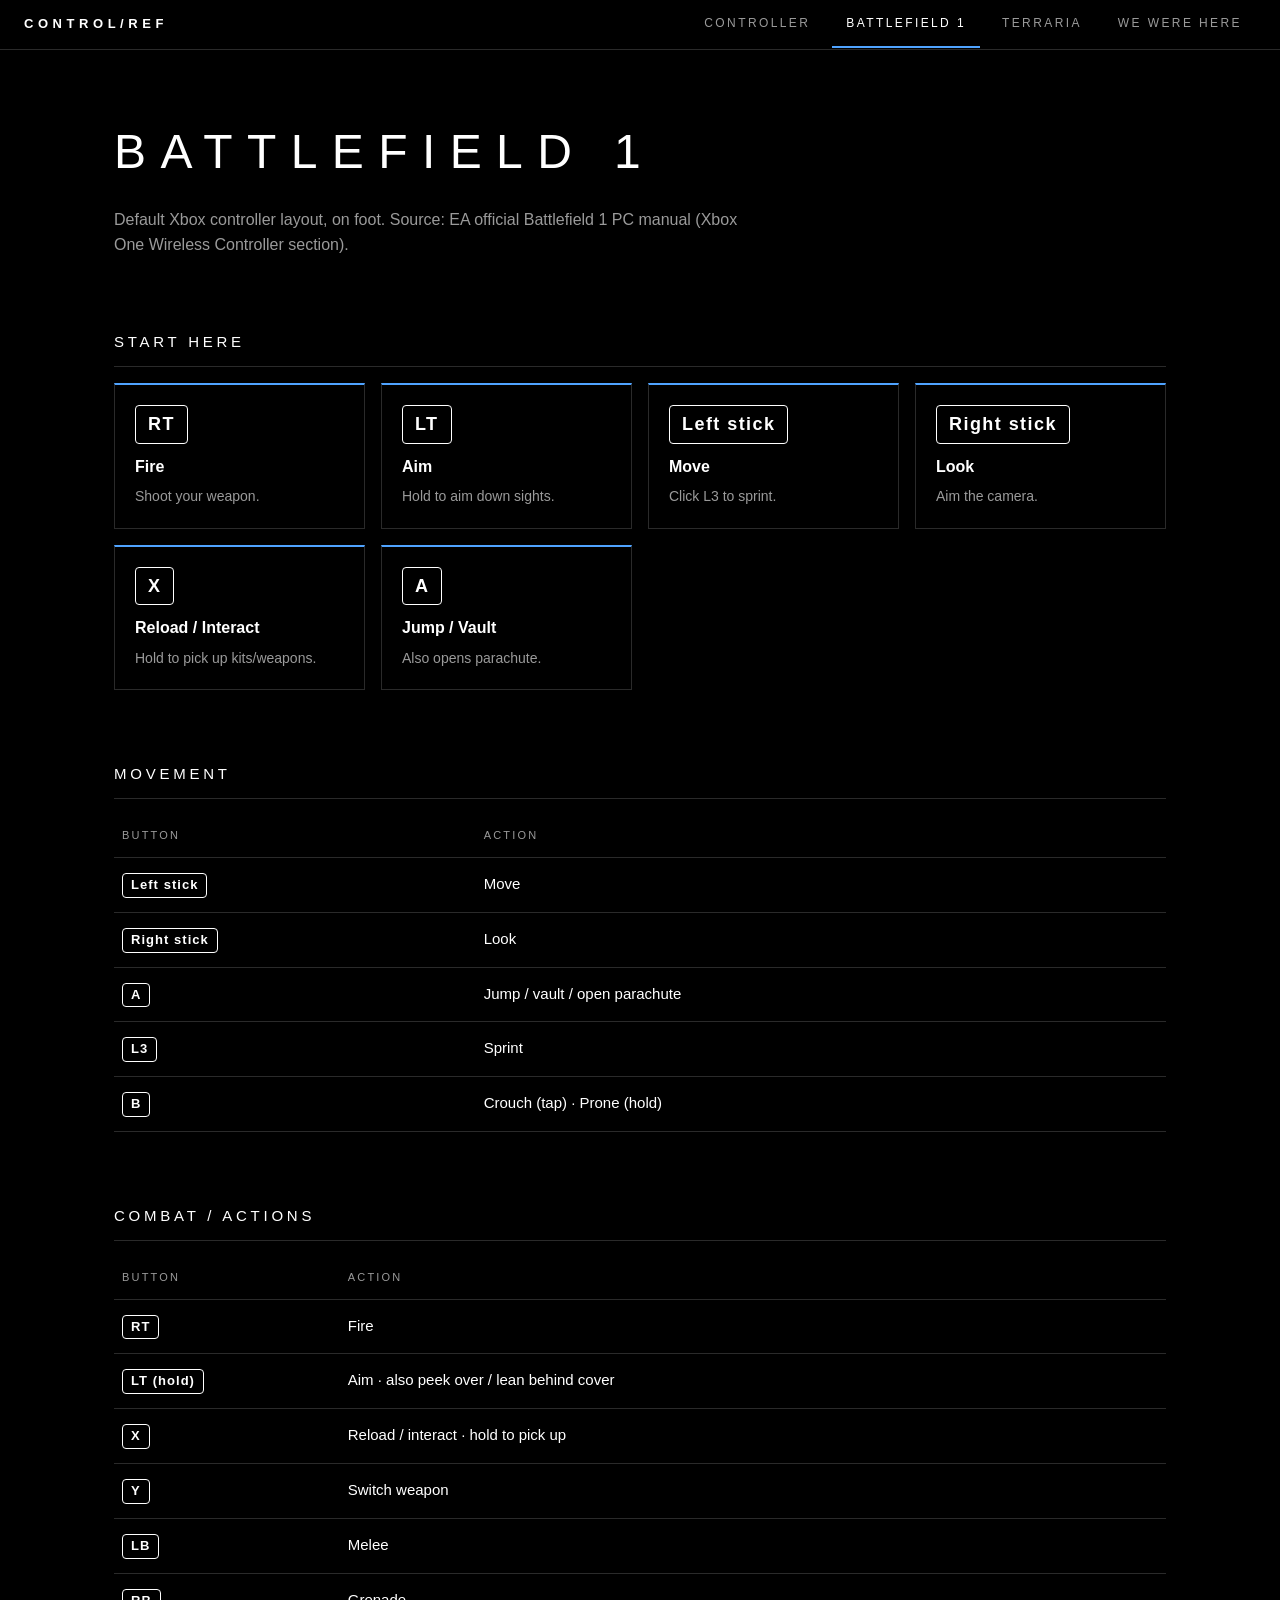
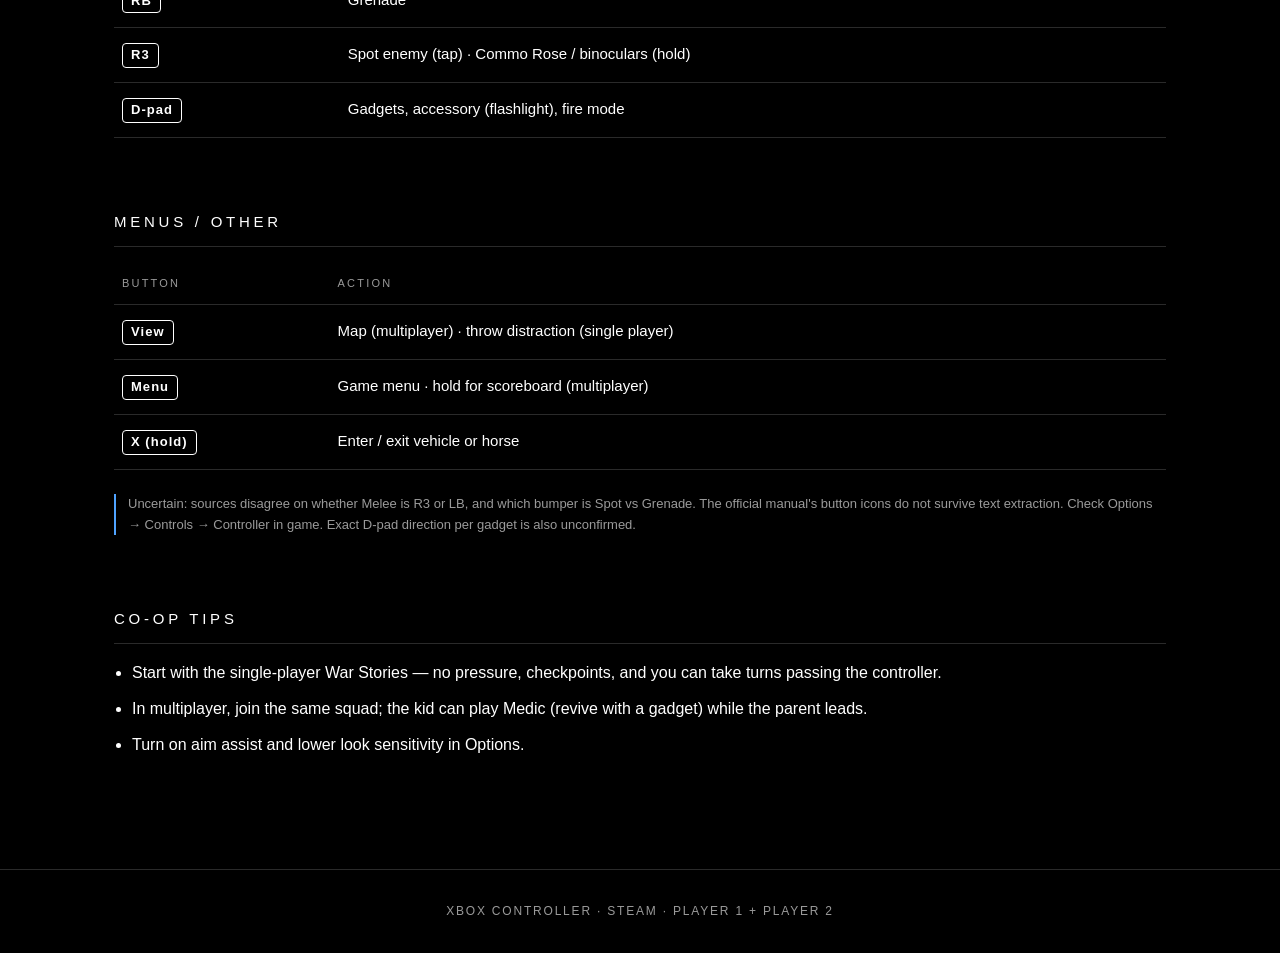
==== battlefield1.html @ 0b102cdb "Controller reference site" ====
<!doctype html><html lang=en><head><meta charset=utf-8><meta name=viewport content="width=device-width,initial-scale=1"><title>Battlefield 1 · Controller Reference</title><link rel=stylesheet href=style.css></head><body><nav><span class=brand>CONTROL/REF</span><a href="index.html">Controller</a><a href="battlefield1.html" class=on aria-current=page>Battlefield 1</a><a href="terraria.html">Terraria</a><a href="wewerehere.html">We Were Here</a></nav><main><h1>Battlefield 1</h1><p class=sub>Default Xbox controller layout, on foot. Source: EA official Battlefield 1 PC manual (Xbox One Wireless Controller section).</p>
<h2>Start here</h2><div class=start><div><span class=k>RT</span><br><b>Fire</b><p>Shoot your weapon.</p></div><div><span class=k>LT</span><br><b>Aim</b><p>Hold to aim down sights.</p></div><div><span class=k>Left stick</span><br><b>Move</b><p>Click L3 to sprint.</p></div><div><span class=k>Right stick</span><br><b>Look</b><p>Aim the camera.</p></div><div><span class=k>X</span><br><b>Reload / Interact</b><p>Hold to pick up kits/weapons.</p></div><div><span class=k>A</span><br><b>Jump / Vault</b><p>Also opens parachute.</p></div></div>
<h2>Movement</h2><table><tr><th>Button</th><th>Action</th></tr><tr><td><span class=k>Left stick</span></td><td>Move</td></tr><tr><td><span class=k>Right stick</span></td><td>Look</td></tr><tr><td><span class=k>A</span></td><td>Jump / vault / open parachute</td></tr><tr><td><span class=k>L3</span></td><td>Sprint</td></tr><tr><td><span class=k>B</span></td><td>Crouch (tap) · Prone (hold)</td></tr></table>
<h2>Combat / Actions</h2><table><tr><th>Button</th><th>Action</th></tr><tr><td><span class=k>RT</span></td><td>Fire</td></tr><tr><td><span class=k>LT (hold)</span></td><td>Aim · also peek over / lean behind cover</td></tr><tr><td><span class=k>X</span></td><td>Reload / interact · hold to pick up</td></tr><tr><td><span class=k>Y</span></td><td>Switch weapon</td></tr><tr><td><span class=k>LB</span></td><td>Melee</td></tr><tr><td><span class=k>RB</span></td><td>Grenade</td></tr><tr><td><span class=k>R3</span></td><td>Spot enemy (tap) · Commo Rose / binoculars (hold)</td></tr><tr><td><span class=k>D-pad</span></td><td>Gadgets, accessory (flashlight), fire mode</td></tr></table>
<h2>Menus / Other</h2><table><tr><th>Button</th><th>Action</th></tr><tr><td><span class=k>View</span></td><td>Map (multiplayer) · throw distraction (single player)</td></tr><tr><td><span class=k>Menu</span></td><td>Game menu · hold for scoreboard (multiplayer)</td></tr><tr><td><span class=k>X (hold)</span></td><td>Enter / exit vehicle or horse</td></tr></table>
<p class=note>Uncertain: sources disagree on whether Melee is R3 or LB, and which bumper is Spot vs Grenade. The official manual's button icons do not survive text extraction. Check Options → Controls → Controller in game. Exact D-pad direction per gadget is also unconfirmed.</p>
<h2>Co-op tips</h2><ul class=tips><li>Start with the single-player War Stories — no pressure, checkpoints, and you can take turns passing the controller.</li><li>In multiplayer, join the same squad; the kid can play Medic (revive with a gadget) while the parent leads.</li><li>Turn on aim assist and lower look sensitivity in Options.</li></ul></main><footer>Xbox controller · Steam · Player 1 + Player 2</footer></body></html>
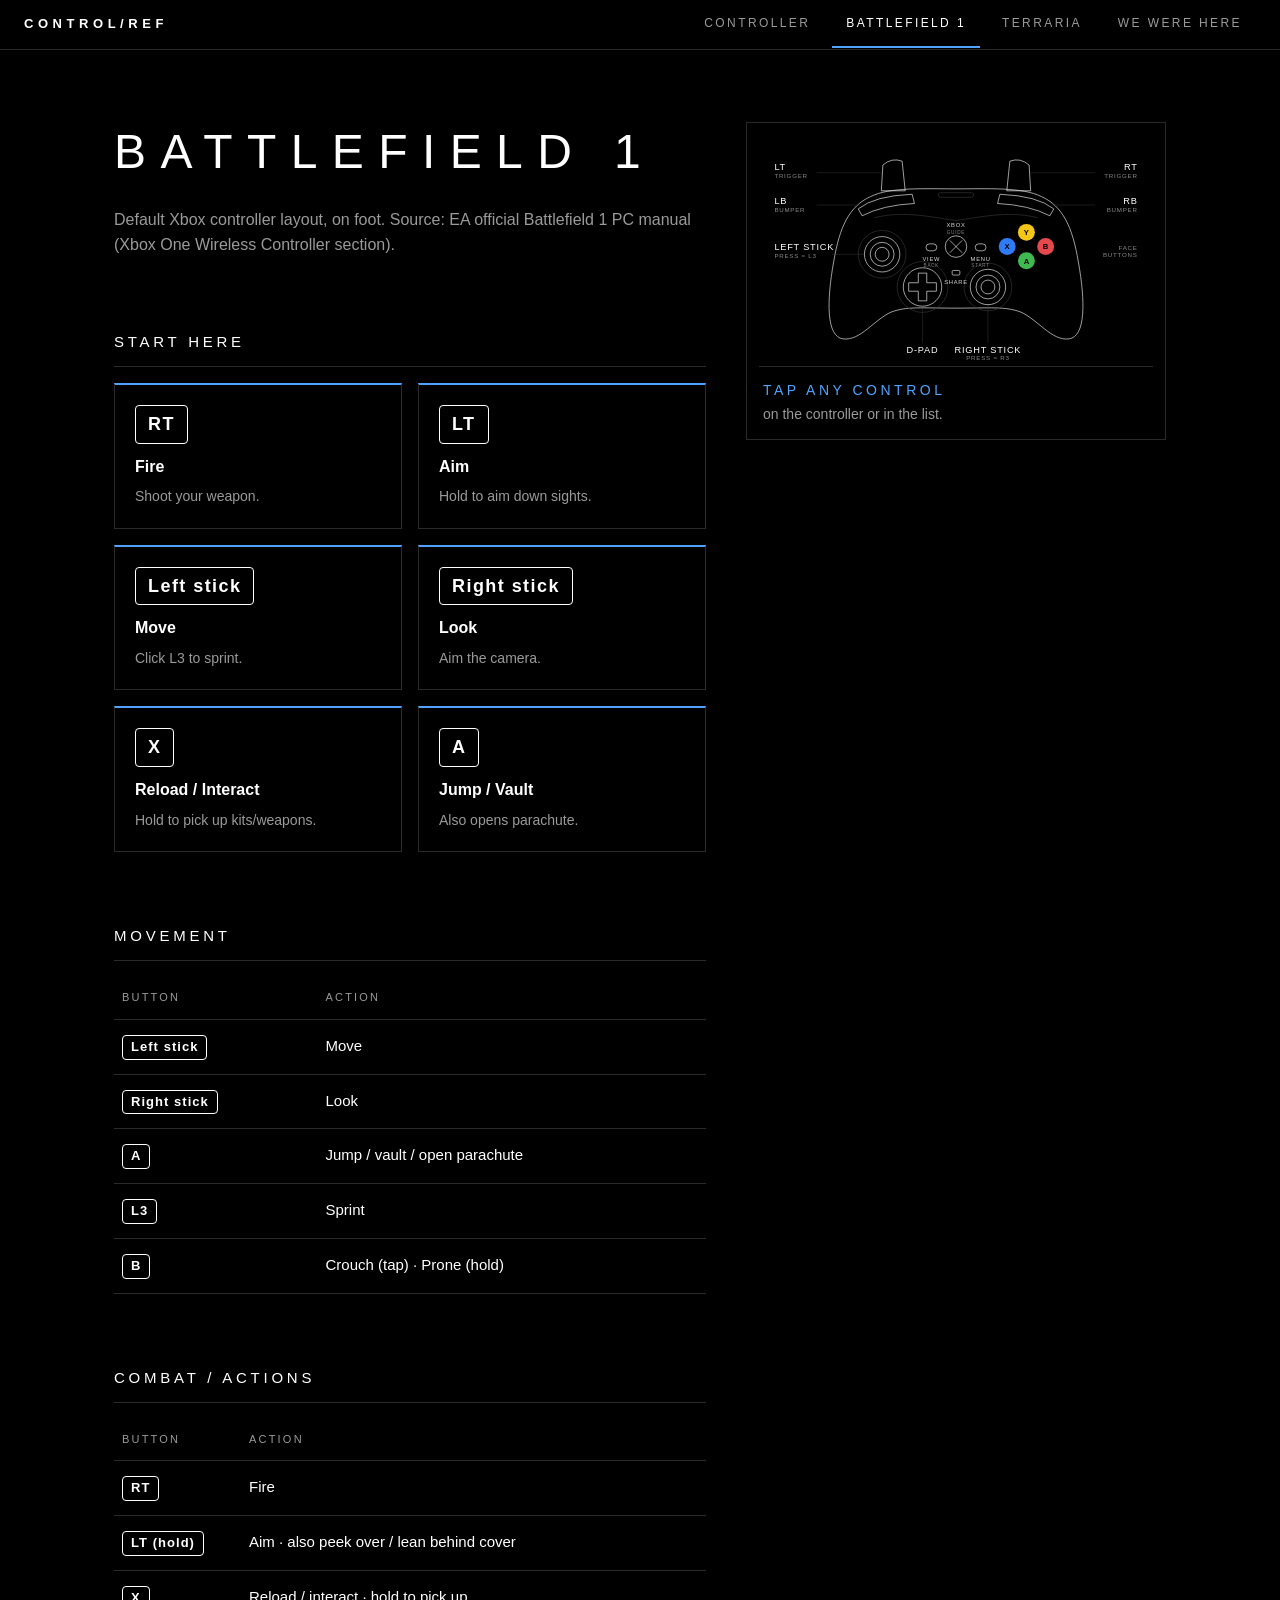
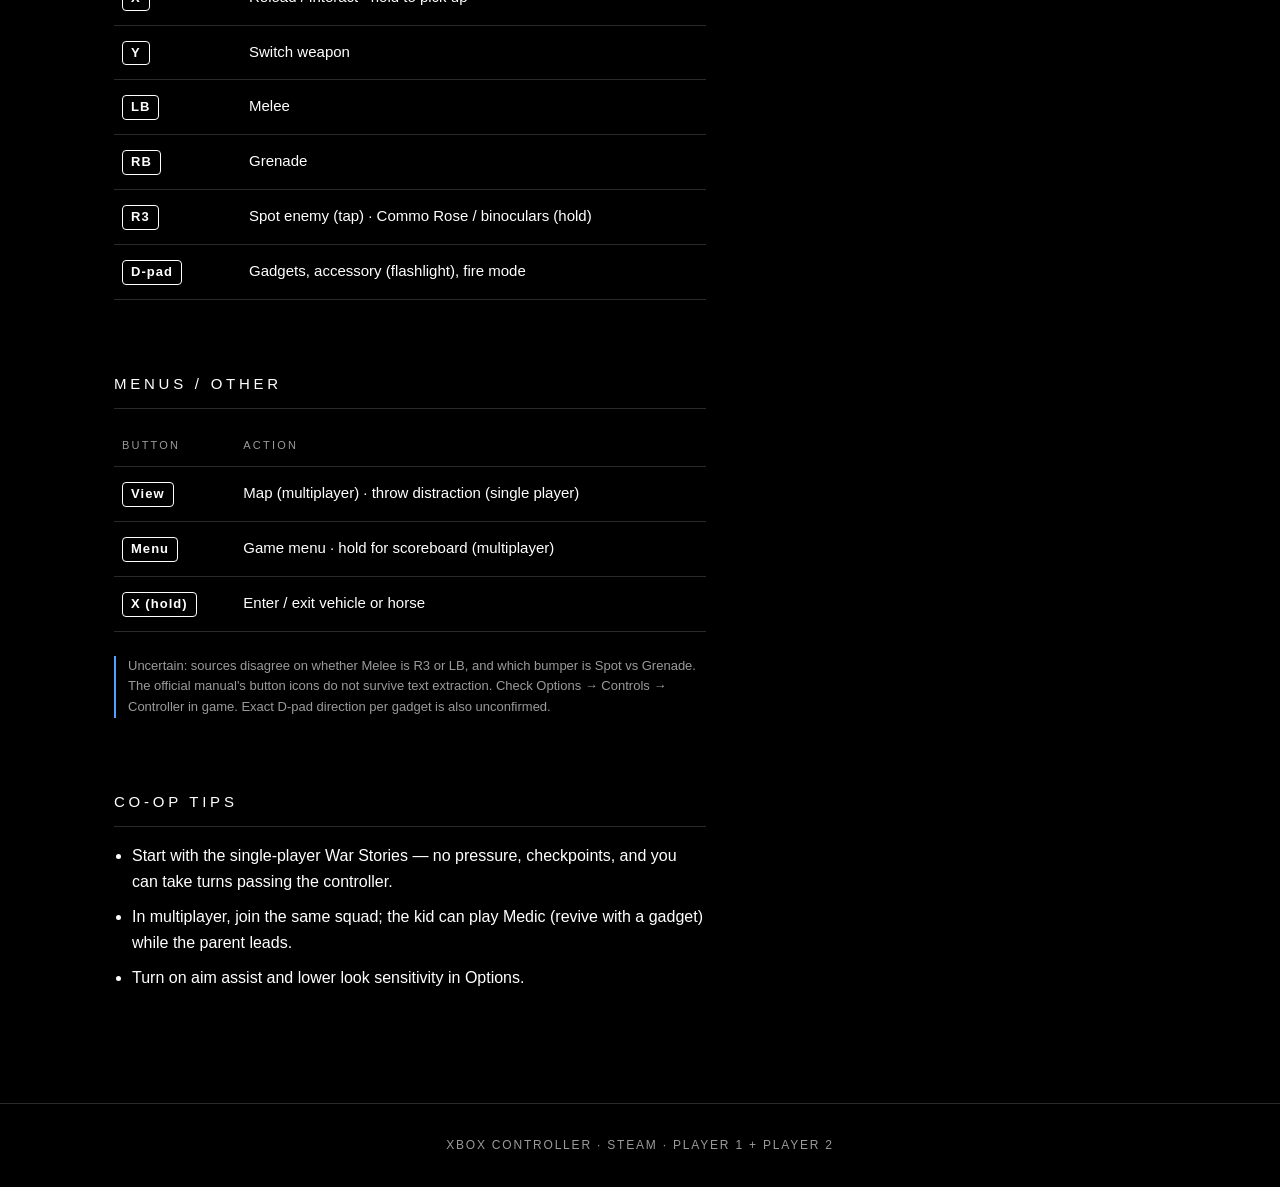
==== commit 63b808f4: "Interactive Xbox 360-style controller diagram: sticky pad, scrolling control list, click-to-highligh" ====
--- a/battlefield1.html
+++ b/battlefield1.html
@@ -1,7 +1,27 @@
-<!doctype html><html lang=en><head><meta charset=utf-8><meta name=viewport content="width=device-width,initial-scale=1"><title>Battlefield 1 · Controller Reference</title><link rel=stylesheet href=style.css></head><body><nav><span class=brand>CONTROL/REF</span><a href="index.html">Controller</a><a href="battlefield1.html" class=on aria-current=page>Battlefield 1</a><a href="terraria.html">Terraria</a><a href="wewerehere.html">We Were Here</a></nav><main><h1>Battlefield 1</h1><p class=sub>Default Xbox controller layout, on foot. Source: EA official Battlefield 1 PC manual (Xbox One Wireless Controller section).</p>
+<!doctype html><html lang=en><head><meta charset=utf-8><meta name=viewport content="width=device-width,initial-scale=1"><title>Battlefield 1 · Controller Reference</title><link rel=stylesheet href=style.css></head><body><nav><span class=brand>CONTROL/REF</span><a href="index.html">Controller</a><a href="battlefield1.html" class=on aria-current=page>Battlefield 1</a><a href="terraria.html">Terraria</a><a href="wewerehere.html">We Were Here</a></nav><main><div class="gpage"><div class="gcol"><h1>Battlefield 1</h1><p class=sub>Default Xbox controller layout, on foot. Source: EA official Battlefield 1 PC manual (Xbox One Wireless Controller section).</p>
 <h2>Start here</h2><div class=start><div><span class=k>RT</span><br><b>Fire</b><p>Shoot your weapon.</p></div><div><span class=k>LT</span><br><b>Aim</b><p>Hold to aim down sights.</p></div><div><span class=k>Left stick</span><br><b>Move</b><p>Click L3 to sprint.</p></div><div><span class=k>Right stick</span><br><b>Look</b><p>Aim the camera.</p></div><div><span class=k>X</span><br><b>Reload / Interact</b><p>Hold to pick up kits/weapons.</p></div><div><span class=k>A</span><br><b>Jump / Vault</b><p>Also opens parachute.</p></div></div>
 <h2>Movement</h2><table><tr><th>Button</th><th>Action</th></tr><tr><td><span class=k>Left stick</span></td><td>Move</td></tr><tr><td><span class=k>Right stick</span></td><td>Look</td></tr><tr><td><span class=k>A</span></td><td>Jump / vault / open parachute</td></tr><tr><td><span class=k>L3</span></td><td>Sprint</td></tr><tr><td><span class=k>B</span></td><td>Crouch (tap) · Prone (hold)</td></tr></table>
 <h2>Combat / Actions</h2><table><tr><th>Button</th><th>Action</th></tr><tr><td><span class=k>RT</span></td><td>Fire</td></tr><tr><td><span class=k>LT (hold)</span></td><td>Aim · also peek over / lean behind cover</td></tr><tr><td><span class=k>X</span></td><td>Reload / interact · hold to pick up</td></tr><tr><td><span class=k>Y</span></td><td>Switch weapon</td></tr><tr><td><span class=k>LB</span></td><td>Melee</td></tr><tr><td><span class=k>RB</span></td><td>Grenade</td></tr><tr><td><span class=k>R3</span></td><td>Spot enemy (tap) · Commo Rose / binoculars (hold)</td></tr><tr><td><span class=k>D-pad</span></td><td>Gadgets, accessory (flashlight), fire mode</td></tr></table>
 <h2>Menus / Other</h2><table><tr><th>Button</th><th>Action</th></tr><tr><td><span class=k>View</span></td><td>Map (multiplayer) · throw distraction (single player)</td></tr><tr><td><span class=k>Menu</span></td><td>Game menu · hold for scoreboard (multiplayer)</td></tr><tr><td><span class=k>X (hold)</span></td><td>Enter / exit vehicle or horse</td></tr></table>
 <p class=note>Uncertain: sources disagree on whether Melee is R3 or LB, and which bumper is Spot vs Grenade. The official manual's button icons do not survive text extraction. Check Options → Controls → Controller in game. Exact D-pad direction per gadget is also unconfirmed.</p>
-<h2>Co-op tips</h2><ul class=tips><li>Start with the single-player War Stories — no pressure, checkpoints, and you can take turns passing the controller.</li><li>In multiplayer, join the same squad; the kid can play Medic (revive with a gadget) while the parent leads.</li><li>Turn on aim assist and lower look sensitivity in Options.</li></ul></main><footer>Xbox controller · Steam · Player 1 + Player 2</footer></body></html>+<h2>Co-op tips</h2><ul class=tips><li>Start with the single-player War Stories — no pressure, checkpoints, and you can take turns passing the controller.</li><li>In multiplayer, join the same squad; the kid can play Medic (revive with a gadget) while the parent leads.</li><li>Turn on aim assist and lower look sensitivity in Options.</li></ul></div><aside class="pad mini"><svg viewBox="0 0 1024 600" role="img" aria-label="Xbox controller diagram. Tap a control to find it in the list." font-family="-apple-system,BlinkMacSystemFont,Segoe UI,Helvetica,Arial,sans-serif">
+<g class="body">
+<path d="M290 160 C340 135 430 140 512 140 C594 140 684 135 734 160 C790 185 815 240 830 330 C848 430 850 525 805 530 C760 535 725 480 680 460 C640 445 600 450 512 450 C424 450 384 445 344 460 C299 480 264 535 219 530 C174 525 176 430 194 330 C209 240 234 185 290 160 Z"/>
+<path class="dim" d="M300 215 C380 195 450 215 512 222 C574 215 644 195 724 215"/>
+<rect class="dim" x="466" y="150" width="92" height="12" rx="6"/>
+<circle class="dim" cx="320" cy="310" r="62"/><circle class="dim" cx="425" cy="395" r="66"/><circle class="dim" cx="595" cy="395" r="62"/>
+</g>
+<g class="ctl" id="c-lt" tabindex="-1" aria-label="LT left trigger"><rect class="hit" x="300" y="52" width="90" height="96"/><path class="ld" d="M318 98 H150"/><path class="sh" d="M318 145 L322 78 Q345 58 372 68 L380 145 Z"/><text class="lb" x="40" y="92">LT</text><text class="sm" x="40" y="112">TRIGGER</text></g>
+<g class="ctl" id="c-rt" tabindex="-1" aria-label="RT right trigger"><rect class="hit" x="634" y="52" width="90" height="96"/><path class="ld" d="M706 98 H874"/><path class="sh" d="M706 145 L702 78 Q679 58 652 68 L644 145 Z"/><text class="lb" x="984" y="92" text-anchor="end">RT</text><text class="sm" x="984" y="112" text-anchor="end">TRIGGER</text></g>
+<g class="ctl" id="c-lb" tabindex="-1" aria-label="LB left bumper"><rect class="hit" x="250" y="148" width="160" height="64"/><path class="ld" d="M262 182 H150"/><path class="sh" d="M258 192 Q300 158 398 154 L404 178 Q322 182 268 210 Z"/><text class="lb" x="40" y="180">LB</text><text class="sm" x="40" y="200">BUMPER</text></g>
+<g class="ctl" id="c-rb" tabindex="-1" aria-label="RB right bumper"><rect class="hit" x="614" y="148" width="160" height="64"/><path class="ld" d="M762 182 H874"/><path class="sh" d="M766 192 Q724 158 626 154 L620 178 Q702 182 756 210 Z"/><text class="lb" x="984" y="180" text-anchor="end">RB</text><text class="sm" x="984" y="200" text-anchor="end">BUMPER</text></g>
+<g class="ctl" id="c-ls" tabindex="-1" aria-label="LEFT STICK"><circle class="hit" cx="320" cy="310" r="50"/><path class="ld" d="M274 310 H190"/><circle class="sh" cx="320" cy="310" r="46"/><circle class="sh" cx="320" cy="310" r="31"/><circle class="sh dim" cx="320" cy="310" r="18"/><text class="lb" x="40" y="300" text-anchor="start">LEFT STICK</text><text class="sm" x="40" y="320" text-anchor="start">PRESS = L3</text></g>
+<g class="ctl" id="c-dpad" tabindex="-1" aria-label="D-pad"><circle class="hit" cx="425" cy="395" r="54"/><path class="ld" d="M425 449 V540"/><circle class="sh" cx="425" cy="395" r="50"/><path class="sh" d="M414 359 h22 v25 h25 v22 h-25 v25 h-22 v-25 h-25 v-22 h25 z"/><text class="lb" x="425" y="566" text-anchor="middle">D-PAD</text></g>
+<g class="ctl" id="c-rs" tabindex="-1" aria-label="RIGHT STICK"><circle class="hit" cx="595" cy="395" r="50"/><path class="ld" d="M595 441 V540"/><circle class="sh" cx="595" cy="395" r="46"/><circle class="sh" cx="595" cy="395" r="31"/><circle class="sh dim" cx="595" cy="395" r="18"/><text class="lb" x="595" y="566" text-anchor="middle">RIGHT STICK</text><text class="sm" x="595" y="586" text-anchor="middle">PRESS = R3</text></g>
+<g class="ctl" id="c-view" tabindex="-1" aria-label="View / Back button"><rect class="hit" x="418" y="268" width="60" height="84"/><rect class="sh" x="434" y="283" width="28" height="18" rx="9"/><text class="in" x="448" y="328" text-anchor="middle">VIEW</text><text class="in2" x="448" y="344" text-anchor="middle">BACK</text></g>
+<g class="ctl" id="c-menu" tabindex="-1" aria-label="Menu / Start button"><rect class="hit" x="546" y="268" width="60" height="84"/><rect class="sh" x="562" y="283" width="28" height="18" rx="9"/><text class="in" x="576" y="328" text-anchor="middle">MENU</text><text class="in2" x="576" y="344" text-anchor="middle">START</text></g>
+<g class="ctl" id="c-xbox" tabindex="-1" aria-label="Xbox / Guide button"><circle class="hit" cx="512" cy="280" r="36"/><circle class="sh" cx="512" cy="290" r="28"/><path class="sh dim" d="M496 274 L528 306 M528 274 L496 306"/><text class="in" x="512" y="240" text-anchor="middle">XBOX</text><text class="in2" x="512" y="256" text-anchor="middle">GUIDE</text></g>
+<g class="ctl" id="c-share" tabindex="-1" aria-label="Share button"><rect class="hit" x="484" y="340" width="56" height="56"/><rect class="sh" x="502" y="352" width="20" height="12" rx="3"/><text class="in" x="512" y="388" text-anchor="middle">SHARE</text></g>
+<g class="ctl" id="c-y" tabindex="-1" aria-label="Y button"><circle class="hit" cx="695" cy="253" r="31"/><circle class="sh face" cx="695" cy="253" r="22" style="fill:#f5c518"/><text class="fl" x="695" y="260" text-anchor="middle">Y</text></g><g class="ctl" id="c-x" tabindex="-1" aria-label="X button"><circle class="hit" cx="645" cy="290" r="31"/><circle class="sh face" cx="645" cy="290" r="22" style="fill:#2f7bf6"/><text class="fl" x="645" y="297" text-anchor="middle">X</text></g><g class="ctl" id="c-b" tabindex="-1" aria-label="B button"><circle class="hit" cx="745" cy="290" r="31"/><circle class="sh face" cx="745" cy="290" r="22" style="fill:#e5484d"/><text class="fl" x="745" y="297" text-anchor="middle">B</text></g><g class="ctl" id="c-a" tabindex="-1" aria-label="A button"><circle class="hit" cx="695" cy="327" r="31"/><circle class="sh face" cx="695" cy="327" r="22" style="fill:#3fb950"/><text class="fl" x="695" y="334" text-anchor="middle">A</text></g>
+<text class="sm" x="984" y="300" text-anchor="end">FACE</text><text class="sm" x="984" y="318" text-anchor="end">BUTTONS</text>
+</svg><div class="readout" aria-live="polite"><b class="ro-name">Tap any control</b><span class="ro-act">on the controller or in the list.</span></div></aside></div></main><footer>Xbox controller · Steam · Player 1 + Player 2</footer><script src="pad.js"></script></body></html>
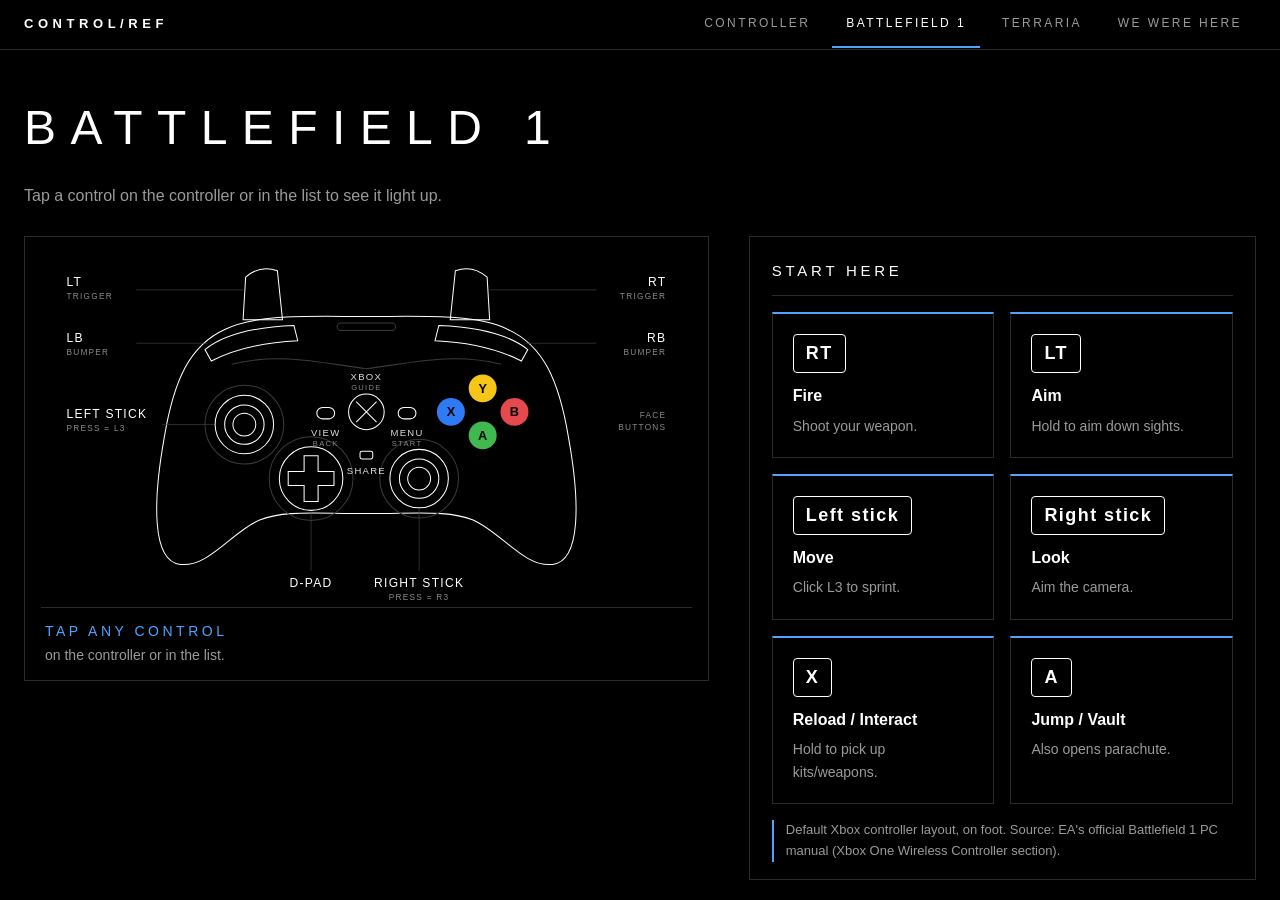
==== commit e448652b: "Game pages: full-viewport split matching overview, animated Action column, fix iPad gap" ====
--- a/battlefield1.html
+++ b/battlefield1.html
@@ -1,10 +1,5 @@
-<!doctype html><html lang=en><head><meta charset=utf-8><meta name=viewport content="width=device-width,initial-scale=1"><title>Battlefield 1 · Controller Reference</title><link rel=stylesheet href=style.css></head><body><nav><span class=brand>CONTROL/REF</span><a href="index.html">Controller</a><a href="battlefield1.html" class=on aria-current=page>Battlefield 1</a><a href="terraria.html">Terraria</a><a href="wewerehere.html">We Were Here</a></nav><main><div class="gpage"><div class="gcol"><h1>Battlefield 1</h1><p class=sub>Default Xbox controller layout, on foot. Source: EA official Battlefield 1 PC manual (Xbox One Wireless Controller section).</p>
-<h2>Start here</h2><div class=start><div><span class=k>RT</span><br><b>Fire</b><p>Shoot your weapon.</p></div><div><span class=k>LT</span><br><b>Aim</b><p>Hold to aim down sights.</p></div><div><span class=k>Left stick</span><br><b>Move</b><p>Click L3 to sprint.</p></div><div><span class=k>Right stick</span><br><b>Look</b><p>Aim the camera.</p></div><div><span class=k>X</span><br><b>Reload / Interact</b><p>Hold to pick up kits/weapons.</p></div><div><span class=k>A</span><br><b>Jump / Vault</b><p>Also opens parachute.</p></div></div>
-<h2>Movement</h2><table><tr><th>Button</th><th>Action</th></tr><tr><td><span class=k>Left stick</span></td><td>Move</td></tr><tr><td><span class=k>Right stick</span></td><td>Look</td></tr><tr><td><span class=k>A</span></td><td>Jump / vault / open parachute</td></tr><tr><td><span class=k>L3</span></td><td>Sprint</td></tr><tr><td><span class=k>B</span></td><td>Crouch (tap) · Prone (hold)</td></tr></table>
-<h2>Combat / Actions</h2><table><tr><th>Button</th><th>Action</th></tr><tr><td><span class=k>RT</span></td><td>Fire</td></tr><tr><td><span class=k>LT (hold)</span></td><td>Aim · also peek over / lean behind cover</td></tr><tr><td><span class=k>X</span></td><td>Reload / interact · hold to pick up</td></tr><tr><td><span class=k>Y</span></td><td>Switch weapon</td></tr><tr><td><span class=k>LB</span></td><td>Melee</td></tr><tr><td><span class=k>RB</span></td><td>Grenade</td></tr><tr><td><span class=k>R3</span></td><td>Spot enemy (tap) · Commo Rose / binoculars (hold)</td></tr><tr><td><span class=k>D-pad</span></td><td>Gadgets, accessory (flashlight), fire mode</td></tr></table>
-<h2>Menus / Other</h2><table><tr><th>Button</th><th>Action</th></tr><tr><td><span class=k>View</span></td><td>Map (multiplayer) · throw distraction (single player)</td></tr><tr><td><span class=k>Menu</span></td><td>Game menu · hold for scoreboard (multiplayer)</td></tr><tr><td><span class=k>X (hold)</span></td><td>Enter / exit vehicle or horse</td></tr></table>
-<p class=note>Uncertain: sources disagree on whether Melee is R3 or LB, and which bumper is Spot vs Grenade. The official manual's button icons do not survive text extraction. Check Options → Controls → Controller in game. Exact D-pad direction per gadget is also unconfirmed.</p>
-<h2>Co-op tips</h2><ul class=tips><li>Start with the single-player War Stories — no pressure, checkpoints, and you can take turns passing the controller.</li><li>In multiplayer, join the same squad; the kid can play Medic (revive with a gadget) while the parent leads.</li><li>Turn on aim assist and lower look sensitivity in Options.</li></ul></div><aside class="pad mini"><svg viewBox="0 0 1024 600" role="img" aria-label="Xbox controller diagram. Tap a control to find it in the list." font-family="-apple-system,BlinkMacSystemFont,Segoe UI,Helvetica,Arial,sans-serif">
+<!doctype html><html lang=en><head><meta charset=utf-8><meta name=viewport content="width=device-width,initial-scale=1"><title>Battlefield 1 · Controller Reference</title><link rel=stylesheet href=style.css></head><body class="fill"><nav><span class=brand>CONTROL/REF</span><a href="index.html">Controller</a><a href="battlefield1.html" class=on aria-current=page>Battlefield 1</a><a href="terraria.html">Terraria</a><a href="wewerehere.html">We Were Here</a></nav><main class="wide"><h1>Battlefield 1</h1><p class=sub>Tap a control on the controller or in the list to see it light up.</p>
+<div class="split"><div class="pad"><svg viewBox="0 40 1024 556" role="img" aria-label="Xbox controller diagram. Tap a control to find it in the list." font-family="-apple-system,BlinkMacSystemFont,Segoe UI,Helvetica,Arial,sans-serif">
 <g class="body">
 <path d="M290 160 C340 135 430 140 512 140 C594 140 684 135 734 160 C790 185 815 240 830 330 C848 430 850 525 805 530 C760 535 725 480 680 460 C640 445 600 450 512 450 C424 450 384 445 344 460 C299 480 264 535 219 530 C174 525 176 430 194 330 C209 240 234 185 290 160 Z"/>
 <path class="dim" d="M300 215 C380 195 450 215 512 222 C574 215 644 195 724 215"/>
@@ -24,4 +19,6 @@
 <g class="ctl" id="c-share" tabindex="-1" aria-label="Share button"><rect class="hit" x="484" y="340" width="56" height="56"/><rect class="sh" x="502" y="352" width="20" height="12" rx="3"/><text class="in" x="512" y="388" text-anchor="middle">SHARE</text></g>
 <g class="ctl" id="c-y" tabindex="-1" aria-label="Y button"><circle class="hit" cx="695" cy="253" r="31"/><circle class="sh face" cx="695" cy="253" r="22" style="fill:#f5c518"/><text class="fl" x="695" y="260" text-anchor="middle">Y</text></g><g class="ctl" id="c-x" tabindex="-1" aria-label="X button"><circle class="hit" cx="645" cy="290" r="31"/><circle class="sh face" cx="645" cy="290" r="22" style="fill:#2f7bf6"/><text class="fl" x="645" y="297" text-anchor="middle">X</text></g><g class="ctl" id="c-b" tabindex="-1" aria-label="B button"><circle class="hit" cx="745" cy="290" r="31"/><circle class="sh face" cx="745" cy="290" r="22" style="fill:#e5484d"/><text class="fl" x="745" y="297" text-anchor="middle">B</text></g><g class="ctl" id="c-a" tabindex="-1" aria-label="A button"><circle class="hit" cx="695" cy="327" r="31"/><circle class="sh face" cx="695" cy="327" r="22" style="fill:#3fb950"/><text class="fl" x="695" y="334" text-anchor="middle">A</text></g>
 <text class="sm" x="984" y="300" text-anchor="end">FACE</text><text class="sm" x="984" y="318" text-anchor="end">BUTTONS</text>
-</svg><div class="readout" aria-live="polite"><b class="ro-name">Tap any control</b><span class="ro-act">on the controller or in the list.</span></div></aside></div></main><footer>Xbox controller · Steam · Player 1 + Player 2</footer><script src="pad.js"></script></body></html>+</svg><div class="readout" aria-live="polite"><b class="ro-name">Tap any control</b><span class="ro-act">on the controller or in the list.</span></div></div><div class="side"><div class="panel gpanel" aria-label="Battlefield 1 controls"><h2 class="first">Start here</h2><div class=start><div><span class=k>RT</span><br><b>Fire</b><p>Shoot your weapon.</p></div><div><span class=k>LT</span><br><b>Aim</b><p>Hold to aim down sights.</p></div><div><span class=k>Left stick</span><br><b>Move</b><p>Click L3 to sprint.</p></div><div><span class=k>Right stick</span><br><b>Look</b><p>Aim the camera.</p></div><div><span class=k>X</span><br><b>Reload / Interact</b><p>Hold to pick up kits/weapons.</p></div><div><span class=k>A</span><br><b>Jump / Vault</b><p>Also opens parachute.</p></div></div><p class="note src">Default Xbox controller layout, on foot. Source: EA's official Battlefield 1 PC manual (Xbox One Wireless Controller section).</p>
+<h2>Movement</h2><table class="ctab"><tr><th>Button</th><th>Action</th><th>What it does</th></tr><tr><td><span class=k>Left stick</span></td><td class="ac-cell"><svg class="an" viewBox="0 0 80 64" role="img" aria-label="Move"><g class="walk"><g class=""><circle cx="40" cy="17" r="5"/><line x1="40" y1="22" x2="40" y2="38"/><path d="M32 33 L40 27 L48 33"/><g class="lA" style="transform-origin:40px 38px"><line x1="40" y1="38" x2="40" y2="52"/></g><g class="lB" style="transform-origin:40px 38px"><line x1="40" y1="38" x2="40" y2="52"/></g></g></g><line class="dm gr" x1="6" y1="53" x2="74" y2="53" stroke-dasharray="6 6"/></svg></td><td>Move</td></tr><tr><td><span class=k>Right stick</span></td><td class="ac-cell"><svg class="an" viewBox="0 0 80 64" role="img" aria-label="Look"><defs><clipPath id="cl0"><rect x="6" y="6" width="68" height="52"/></clipPath></defs><g clip-path="url(#cl0)"><g class="pan"><polyline class="dm" points="0,50 18,30 30,42 46,22 62,40 78,26 96,44 112,28 130,50"/><circle cx="70" cy="16" r="4"/><circle cx="118" cy="14" r="3"/><line class="dm" x1="0" y1="50" x2="140" y2="50"/></g></g><path class="ac" d="M22 20v-6h8M50 14h8v6M58 44v6h-8M30 50h-8v-6"/></svg></td><td>Look</td></tr><tr><td><span class=k>A</span></td><td class="ac-cell"><svg class="an" viewBox="0 0 80 64" role="img" aria-label="Jump / vault / open parachute"><ellipse class="dm sh" cx="40" cy="56" rx="12" ry="2" style="transform-origin:40px 56px"/><g class="jump"><g class=""><circle cx="40" cy="17" r="5"/><line x1="40" y1="22" x2="40" y2="38"/><path d="M32 33 L40 27 L48 33"/><path d="M34 52 L40 38 L46 52"/></g></g></svg></td><td>Jump / vault / open parachute</td></tr><tr><td><span class=k>L3</span></td><td class="ac-cell"><svg class="an" viewBox="0 0 80 64" role="img" aria-label="Sprint"><g style="transform:rotate(14deg);transform-origin:40px 52px"><g class="run"><g class=""><circle cx="40" cy="17" r="5"/><line x1="40" y1="22" x2="40" y2="38"/><path d="M32 33 L40 27 L48 33"/><g class="lA" style="transform-origin:40px 38px"><line x1="40" y1="38" x2="40" y2="52"/></g><g class="lB" style="transform-origin:40px 38px"><line x1="40" y1="38" x2="40" y2="52"/></g></g></g></g><g class="ac spd"><line x1="10" y1="24" x2="22" y2="24"/><line x1="6" y1="32" x2="20" y2="32"/><line x1="12" y1="40" x2="22" y2="40"/></g><line class="dm" x1="6" y1="53" x2="74" y2="53"/></svg></td><td>Sprint</td></tr><tr><td><span class=k>B</span></td><td class="ac-cell"><svg class="an" viewBox="0 0 80 64" role="img" aria-label="Crouch (tap) · Prone (hold)"><g class="crouch" style="transform-origin:40px 53px"><g class=""><circle cx="40" cy="17" r="5"/><line x1="40" y1="22" x2="40" y2="38"/><path d="M32 33 L40 27 L48 33"/><path d="M34 52 L40 38 L46 52"/></g></g><line class="dm" x1="10" y1="53" x2="70" y2="53"/></svg></td><td>Crouch (tap) · Prone (hold)</td></tr></table><h2>Combat / Actions</h2><table class="ctab"><tr><th>Button</th><th>Action</th><th>What it does</th></tr><tr><td><span class=k>RT</span></td><td class="ac-cell"><svg class="an" viewBox="0 0 80 64" role="img" aria-label="Fire"><g class="recoil"><circle cx="40" cy="32" r="14"/><path d="M40 12v8M40 44v8M20 32h8M52 32h8"/><circle cx="40" cy="32" r="1.5" class="fa"/></g><g class="ac flash" style="transform-origin:40px 32px"><path d="M40 24v-6M40 40v6M32 32h-6M48 32h6M34 26l-4-4M46 26l4-4M34 38l-4 4M46 38l4 4"/></g></svg></td><td>Fire</td></tr><tr><td><span class=k>LT (hold)</span></td><td class="ac-cell"><svg class="an" viewBox="0 0 80 64" role="img" aria-label="Aim · also peek over / lean behind cover"><g class="zoom" style="transform-origin:40px 32px"><circle cx="40" cy="32" r="16" class="ac"/><path d="M40 18v28M26 32h28"/></g><path class="dm" d="M8 8h10M8 8v10M72 8h-10M72 8v10M8 56h10M8 56v-10M72 56h-10M72 56v-10"/></svg></td><td>Aim · also peek over / lean behind cover</td></tr><tr><td><span class=k>X</span></td><td class="ac-cell"><svg class="an" viewBox="0 0 80 64" role="img" aria-label="Reload / interact · hold to pick up"><path d="M10 24 H64 V32 H42 L38 40 H28 L30 32 H10 Z"/><line x1="64" y1="28" x2="72" y2="28"/><rect class="ac mag" x="44" y="32" width="8" height="14" rx="1"/></svg></td><td>Reload / interact · hold to pick up</td></tr><tr><td><span class=k>Y</span></td><td class="ac-cell"><svg class="an" viewBox="0 0 80 64" role="img" aria-label="Switch weapon"><g class="wa"><path d="M14 30 H60 V36 H36 L32 42 H26 L28 36 H14 Z"/></g><g class="wb"><path class="ac" d="M10 30 H66 V34 H30 L26 42 H20 L22 34 H10 Z"/></g></svg></td><td>Switch weapon</td></tr><tr><td><span class=k>LB</span></td><td class="ac-cell"><svg class="an" viewBox="0 0 80 64" role="img" aria-label="Melee"><circle cx="24" cy="18" r="5"/><line x1="24" y1="23" x2="24" y2="40"/><path d="M24 40 L18 54 M24 40 L30 54"/><g class="swing" style="transform-origin:24px 28px"><line x1="24" y1="28" x2="44" y2="28"/><line class="ac" x1="44" y1="28" x2="54" y2="28"/></g><path class="dm" d="M50 10 A28 28 0 0 1 52 46" stroke-dasharray="2 4"/></svg></td><td>Melee</td></tr><tr><td><span class=k>RB</span></td><td class="ac-cell"><svg class="an" viewBox="0 0 80 64" role="img" aria-label="Grenade"><path class="dm" d="M12 50 Q38 0 64 50" stroke-dasharray="3 4"/><g class="tx"><g class="ty"><circle class="ac" cx="12" cy="50" r="4"/></g></g><g class="ac boom" style="transform-origin:64px 50px"><path d="M64 42v-6M64 58v-2M56 50h-6M72 50h6M58 44l-4-4M70 44l4-4"/></g><line class="dm" x1="4" y1="54" x2="76" y2="54"/></svg></td><td>Grenade</td></tr><tr><td><span class=k>R3</span></td><td class="ac-cell"><svg class="an" viewBox="0 0 80 64" role="img" aria-label="Spot enemy (tap) · Commo Rose / binoculars (hold)"><path d="M14 32 Q40 10 66 32 Q40 54 14 32 Z"/><circle cx="40" cy="32" r="6"/><circle class="ac ring" cx="40" cy="32" r="10" style="transform-origin:40px 32px"/><path class="ac bob" d="M40 2 l5 6 h-10 z"/></svg></td><td>Spot enemy (tap) · Commo Rose / binoculars (hold)</td></tr><tr><td><span class=k>D-pad</span></td><td class="ac-cell"><svg class="an" viewBox="0 0 80 64" role="img" aria-label="Gadgets, accessory (flashlight), fire mode"><rect class="sq" x="34" y="8" width="12" height="12" rx="1" style="animation-delay:0.0s"/><rect class="sq" x="56" y="26" width="12" height="12" rx="1" style="animation-delay:0.6s"/><rect class="sq" x="34" y="44" width="12" height="12" rx="1" style="animation-delay:1.2s"/><rect class="sq" x="12" y="26" width="12" height="12" rx="1" style="animation-delay:1.7999999999999998s"/><rect class="dm" x="36" y="28" width="8" height="8"/></svg></td><td>Gadgets, accessory (flashlight), fire mode</td></tr></table><h2>Menus / Other</h2><table class="ctab"><tr><th>Button</th><th>Action</th><th>What it does</th></tr><tr><td><span class=k>View</span></td><td class="ac-cell"><svg class="an" viewBox="0 0 80 64" role="img" aria-label="Map (multiplayer) · throw distraction (single player)"><path d="M10 16 L26 10 L42 16 L58 10 L70 14 V54 L58 50 L42 56 L26 50 L10 56 Z M26 10 V50 M42 16 V56 M58 10 V50"/><g class="bob"><path class="ac" d="M48 22 a6 6 0 1 1 12 0 c0 6 -6 12 -6 12 s-6 -6 -6 -12 z"/></g></svg></td><td>Map (multiplayer) · throw distraction (single player)</td></tr><tr><td><span class=k>Menu</span></td><td class="ac-cell"><svg class="an" viewBox="0 0 80 64" role="img" aria-label="Game menu · hold for scoreboard (multiplayer)"><circle cx="40" cy="32" r="20"/><g class="pulse" style="transform-origin:40px 32px"><line class="ac" x1="34" y1="24" x2="34" y2="40" stroke-width="3"/><line class="ac" x1="46" y1="24" x2="46" y2="40" stroke-width="3"/></g></svg></td><td>Game menu · hold for scoreboard (multiplayer)</td></tr><tr><td><span class=k>X (hold)</span></td><td class="ac-cell"><svg class="an" viewBox="0 0 80 64" role="img" aria-label="Enter / exit vehicle or horse"><rect x="46" y="24" width="28" height="22" rx="3"/><circle cx="52" cy="50" r="4"/><circle cx="68" cy="50" r="4"/><g class="into" style="transform-origin:20px 40px"><g class=""><circle cx="20" cy="17" r="5"/><line x1="20" y1="22" x2="20" y2="38"/><path d="M12 33 L20 27 L28 33"/><path d="M14 52 L20 38 L26 52"/></g></g></svg></td><td>Enter / exit vehicle or horse</td></tr></table>
+<p class=note>Uncertain: sources disagree on whether Melee is LB or R3, and which button is Spot vs Grenade. The official manual's button icons don't survive text extraction. Check Options → Controls → Controller in game. The exact D-pad direction for each gadget is also unconfirmed.</p><h2>Co-op tips</h2><ul class=tips><li>Start with the single-player War Stories: no pressure, checkpoints, and you can take turns passing the controller.</li><li>In multiplayer, join the same squad; the kid can play Medic (revive with a gadget) while the parent leads.</li><li>Turn on aim assist and lower look sensitivity in Options.</li></ul></div></div></div></main><script src="pad.js"></script></body></html>
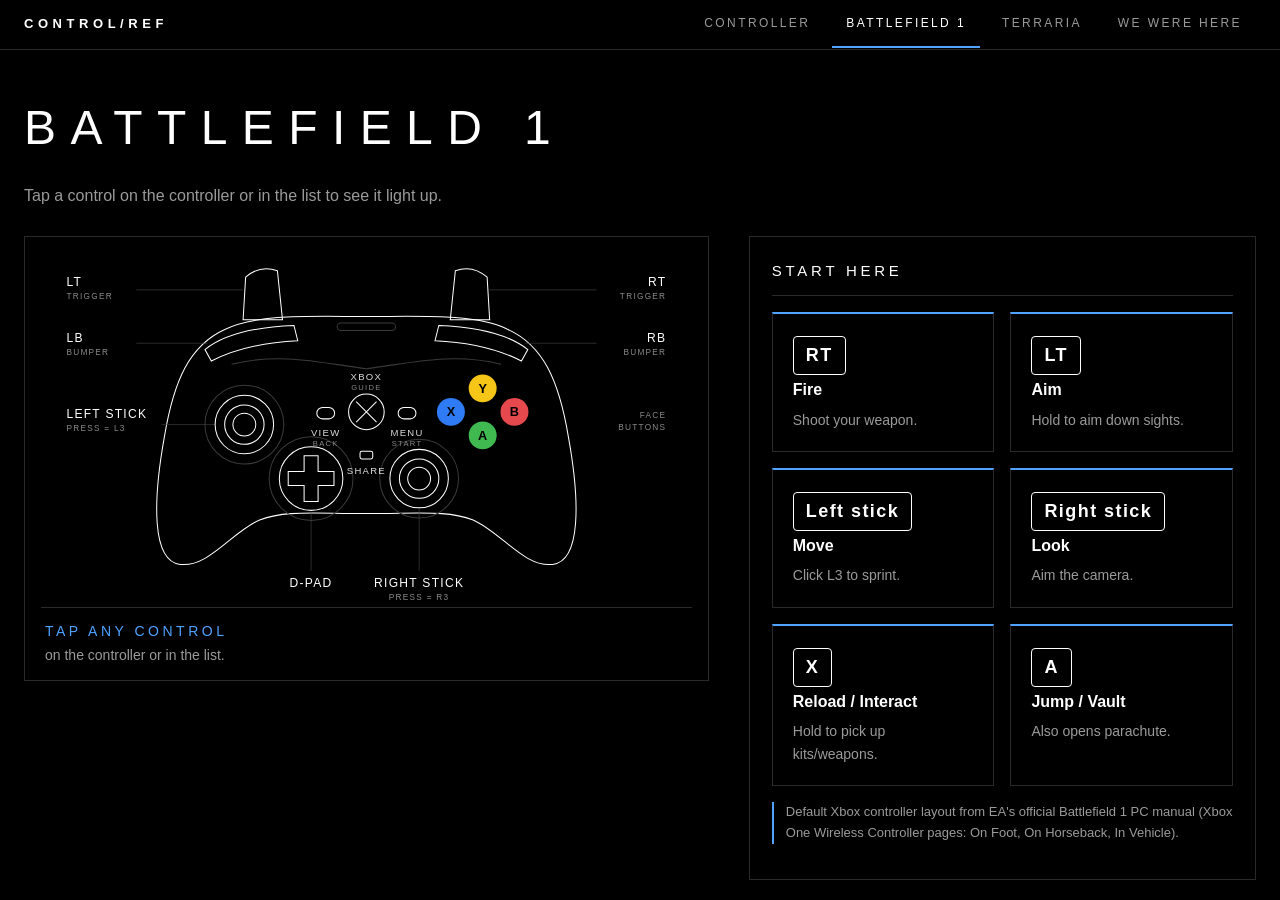
==== commit ecd6af8a: "Game pages: Action/Description/Button columns, button combinations, real game thumbnails with credit" ====
--- a/battlefield1.html
+++ b/battlefield1.html
@@ -19,6 +19,7 @@
 <g class="ctl" id="c-share" tabindex="-1" aria-label="Share button"><rect class="hit" x="484" y="340" width="56" height="56"/><rect class="sh" x="502" y="352" width="20" height="12" rx="3"/><text class="in" x="512" y="388" text-anchor="middle">SHARE</text></g>
 <g class="ctl" id="c-y" tabindex="-1" aria-label="Y button"><circle class="hit" cx="695" cy="253" r="31"/><circle class="sh face" cx="695" cy="253" r="22" style="fill:#f5c518"/><text class="fl" x="695" y="260" text-anchor="middle">Y</text></g><g class="ctl" id="c-x" tabindex="-1" aria-label="X button"><circle class="hit" cx="645" cy="290" r="31"/><circle class="sh face" cx="645" cy="290" r="22" style="fill:#2f7bf6"/><text class="fl" x="645" y="297" text-anchor="middle">X</text></g><g class="ctl" id="c-b" tabindex="-1" aria-label="B button"><circle class="hit" cx="745" cy="290" r="31"/><circle class="sh face" cx="745" cy="290" r="22" style="fill:#e5484d"/><text class="fl" x="745" y="297" text-anchor="middle">B</text></g><g class="ctl" id="c-a" tabindex="-1" aria-label="A button"><circle class="hit" cx="695" cy="327" r="31"/><circle class="sh face" cx="695" cy="327" r="22" style="fill:#3fb950"/><text class="fl" x="695" y="334" text-anchor="middle">A</text></g>
 <text class="sm" x="984" y="300" text-anchor="end">FACE</text><text class="sm" x="984" y="318" text-anchor="end">BUTTONS</text>
-</svg><div class="readout" aria-live="polite"><b class="ro-name">Tap any control</b><span class="ro-act">on the controller or in the list.</span></div></div><div class="side"><div class="panel gpanel" aria-label="Battlefield 1 controls"><h2 class="first">Start here</h2><div class=start><div><span class=k>RT</span><br><b>Fire</b><p>Shoot your weapon.</p></div><div><span class=k>LT</span><br><b>Aim</b><p>Hold to aim down sights.</p></div><div><span class=k>Left stick</span><br><b>Move</b><p>Click L3 to sprint.</p></div><div><span class=k>Right stick</span><br><b>Look</b><p>Aim the camera.</p></div><div><span class=k>X</span><br><b>Reload / Interact</b><p>Hold to pick up kits/weapons.</p></div><div><span class=k>A</span><br><b>Jump / Vault</b><p>Also opens parachute.</p></div></div><p class="note src">Default Xbox controller layout, on foot. Source: EA's official Battlefield 1 PC manual (Xbox One Wireless Controller section).</p>
-<h2>Movement</h2><table class="ctab"><tr><th>Button</th><th>Action</th><th>What it does</th></tr><tr><td><span class=k>Left stick</span></td><td class="ac-cell"><svg class="an" viewBox="0 0 80 64" role="img" aria-label="Move"><g class="walk"><g class=""><circle cx="40" cy="17" r="5"/><line x1="40" y1="22" x2="40" y2="38"/><path d="M32 33 L40 27 L48 33"/><g class="lA" style="transform-origin:40px 38px"><line x1="40" y1="38" x2="40" y2="52"/></g><g class="lB" style="transform-origin:40px 38px"><line x1="40" y1="38" x2="40" y2="52"/></g></g></g><line class="dm gr" x1="6" y1="53" x2="74" y2="53" stroke-dasharray="6 6"/></svg></td><td>Move</td></tr><tr><td><span class=k>Right stick</span></td><td class="ac-cell"><svg class="an" viewBox="0 0 80 64" role="img" aria-label="Look"><defs><clipPath id="cl0"><rect x="6" y="6" width="68" height="52"/></clipPath></defs><g clip-path="url(#cl0)"><g class="pan"><polyline class="dm" points="0,50 18,30 30,42 46,22 62,40 78,26 96,44 112,28 130,50"/><circle cx="70" cy="16" r="4"/><circle cx="118" cy="14" r="3"/><line class="dm" x1="0" y1="50" x2="140" y2="50"/></g></g><path class="ac" d="M22 20v-6h8M50 14h8v6M58 44v6h-8M30 50h-8v-6"/></svg></td><td>Look</td></tr><tr><td><span class=k>A</span></td><td class="ac-cell"><svg class="an" viewBox="0 0 80 64" role="img" aria-label="Jump / vault / open parachute"><ellipse class="dm sh" cx="40" cy="56" rx="12" ry="2" style="transform-origin:40px 56px"/><g class="jump"><g class=""><circle cx="40" cy="17" r="5"/><line x1="40" y1="22" x2="40" y2="38"/><path d="M32 33 L40 27 L48 33"/><path d="M34 52 L40 38 L46 52"/></g></g></svg></td><td>Jump / vault / open parachute</td></tr><tr><td><span class=k>L3</span></td><td class="ac-cell"><svg class="an" viewBox="0 0 80 64" role="img" aria-label="Sprint"><g style="transform:rotate(14deg);transform-origin:40px 52px"><g class="run"><g class=""><circle cx="40" cy="17" r="5"/><line x1="40" y1="22" x2="40" y2="38"/><path d="M32 33 L40 27 L48 33"/><g class="lA" style="transform-origin:40px 38px"><line x1="40" y1="38" x2="40" y2="52"/></g><g class="lB" style="transform-origin:40px 38px"><line x1="40" y1="38" x2="40" y2="52"/></g></g></g></g><g class="ac spd"><line x1="10" y1="24" x2="22" y2="24"/><line x1="6" y1="32" x2="20" y2="32"/><line x1="12" y1="40" x2="22" y2="40"/></g><line class="dm" x1="6" y1="53" x2="74" y2="53"/></svg></td><td>Sprint</td></tr><tr><td><span class=k>B</span></td><td class="ac-cell"><svg class="an" viewBox="0 0 80 64" role="img" aria-label="Crouch (tap) · Prone (hold)"><g class="crouch" style="transform-origin:40px 53px"><g class=""><circle cx="40" cy="17" r="5"/><line x1="40" y1="22" x2="40" y2="38"/><path d="M32 33 L40 27 L48 33"/><path d="M34 52 L40 38 L46 52"/></g></g><line class="dm" x1="10" y1="53" x2="70" y2="53"/></svg></td><td>Crouch (tap) · Prone (hold)</td></tr></table><h2>Combat / Actions</h2><table class="ctab"><tr><th>Button</th><th>Action</th><th>What it does</th></tr><tr><td><span class=k>RT</span></td><td class="ac-cell"><svg class="an" viewBox="0 0 80 64" role="img" aria-label="Fire"><g class="recoil"><circle cx="40" cy="32" r="14"/><path d="M40 12v8M40 44v8M20 32h8M52 32h8"/><circle cx="40" cy="32" r="1.5" class="fa"/></g><g class="ac flash" style="transform-origin:40px 32px"><path d="M40 24v-6M40 40v6M32 32h-6M48 32h6M34 26l-4-4M46 26l4-4M34 38l-4 4M46 38l4 4"/></g></svg></td><td>Fire</td></tr><tr><td><span class=k>LT (hold)</span></td><td class="ac-cell"><svg class="an" viewBox="0 0 80 64" role="img" aria-label="Aim · also peek over / lean behind cover"><g class="zoom" style="transform-origin:40px 32px"><circle cx="40" cy="32" r="16" class="ac"/><path d="M40 18v28M26 32h28"/></g><path class="dm" d="M8 8h10M8 8v10M72 8h-10M72 8v10M8 56h10M8 56v-10M72 56h-10M72 56v-10"/></svg></td><td>Aim · also peek over / lean behind cover</td></tr><tr><td><span class=k>X</span></td><td class="ac-cell"><svg class="an" viewBox="0 0 80 64" role="img" aria-label="Reload / interact · hold to pick up"><path d="M10 24 H64 V32 H42 L38 40 H28 L30 32 H10 Z"/><line x1="64" y1="28" x2="72" y2="28"/><rect class="ac mag" x="44" y="32" width="8" height="14" rx="1"/></svg></td><td>Reload / interact · hold to pick up</td></tr><tr><td><span class=k>Y</span></td><td class="ac-cell"><svg class="an" viewBox="0 0 80 64" role="img" aria-label="Switch weapon"><g class="wa"><path d="M14 30 H60 V36 H36 L32 42 H26 L28 36 H14 Z"/></g><g class="wb"><path class="ac" d="M10 30 H66 V34 H30 L26 42 H20 L22 34 H10 Z"/></g></svg></td><td>Switch weapon</td></tr><tr><td><span class=k>LB</span></td><td class="ac-cell"><svg class="an" viewBox="0 0 80 64" role="img" aria-label="Melee"><circle cx="24" cy="18" r="5"/><line x1="24" y1="23" x2="24" y2="40"/><path d="M24 40 L18 54 M24 40 L30 54"/><g class="swing" style="transform-origin:24px 28px"><line x1="24" y1="28" x2="44" y2="28"/><line class="ac" x1="44" y1="28" x2="54" y2="28"/></g><path class="dm" d="M50 10 A28 28 0 0 1 52 46" stroke-dasharray="2 4"/></svg></td><td>Melee</td></tr><tr><td><span class=k>RB</span></td><td class="ac-cell"><svg class="an" viewBox="0 0 80 64" role="img" aria-label="Grenade"><path class="dm" d="M12 50 Q38 0 64 50" stroke-dasharray="3 4"/><g class="tx"><g class="ty"><circle class="ac" cx="12" cy="50" r="4"/></g></g><g class="ac boom" style="transform-origin:64px 50px"><path d="M64 42v-6M64 58v-2M56 50h-6M72 50h6M58 44l-4-4M70 44l4-4"/></g><line class="dm" x1="4" y1="54" x2="76" y2="54"/></svg></td><td>Grenade</td></tr><tr><td><span class=k>R3</span></td><td class="ac-cell"><svg class="an" viewBox="0 0 80 64" role="img" aria-label="Spot enemy (tap) · Commo Rose / binoculars (hold)"><path d="M14 32 Q40 10 66 32 Q40 54 14 32 Z"/><circle cx="40" cy="32" r="6"/><circle class="ac ring" cx="40" cy="32" r="10" style="transform-origin:40px 32px"/><path class="ac bob" d="M40 2 l5 6 h-10 z"/></svg></td><td>Spot enemy (tap) · Commo Rose / binoculars (hold)</td></tr><tr><td><span class=k>D-pad</span></td><td class="ac-cell"><svg class="an" viewBox="0 0 80 64" role="img" aria-label="Gadgets, accessory (flashlight), fire mode"><rect class="sq" x="34" y="8" width="12" height="12" rx="1" style="animation-delay:0.0s"/><rect class="sq" x="56" y="26" width="12" height="12" rx="1" style="animation-delay:0.6s"/><rect class="sq" x="34" y="44" width="12" height="12" rx="1" style="animation-delay:1.2s"/><rect class="sq" x="12" y="26" width="12" height="12" rx="1" style="animation-delay:1.7999999999999998s"/><rect class="dm" x="36" y="28" width="8" height="8"/></svg></td><td>Gadgets, accessory (flashlight), fire mode</td></tr></table><h2>Menus / Other</h2><table class="ctab"><tr><th>Button</th><th>Action</th><th>What it does</th></tr><tr><td><span class=k>View</span></td><td class="ac-cell"><svg class="an" viewBox="0 0 80 64" role="img" aria-label="Map (multiplayer) · throw distraction (single player)"><path d="M10 16 L26 10 L42 16 L58 10 L70 14 V54 L58 50 L42 56 L26 50 L10 56 Z M26 10 V50 M42 16 V56 M58 10 V50"/><g class="bob"><path class="ac" d="M48 22 a6 6 0 1 1 12 0 c0 6 -6 12 -6 12 s-6 -6 -6 -12 z"/></g></svg></td><td>Map (multiplayer) · throw distraction (single player)</td></tr><tr><td><span class=k>Menu</span></td><td class="ac-cell"><svg class="an" viewBox="0 0 80 64" role="img" aria-label="Game menu · hold for scoreboard (multiplayer)"><circle cx="40" cy="32" r="20"/><g class="pulse" style="transform-origin:40px 32px"><line class="ac" x1="34" y1="24" x2="34" y2="40" stroke-width="3"/><line class="ac" x1="46" y1="24" x2="46" y2="40" stroke-width="3"/></g></svg></td><td>Game menu · hold for scoreboard (multiplayer)</td></tr><tr><td><span class=k>X (hold)</span></td><td class="ac-cell"><svg class="an" viewBox="0 0 80 64" role="img" aria-label="Enter / exit vehicle or horse"><rect x="46" y="24" width="28" height="22" rx="3"/><circle cx="52" cy="50" r="4"/><circle cx="68" cy="50" r="4"/><g class="into" style="transform-origin:20px 40px"><g class=""><circle cx="20" cy="17" r="5"/><line x1="20" y1="22" x2="20" y2="38"/><path d="M12 33 L20 27 L28 33"/><path d="M14 52 L20 38 L26 52"/></g></g></svg></td><td>Enter / exit vehicle or horse</td></tr></table>
-<p class=note>Uncertain: sources disagree on whether Melee is LB or R3, and which button is Spot vs Grenade. The official manual's button icons don't survive text extraction. Check Options → Controls → Controller in game. The exact D-pad direction for each gadget is also unconfirmed.</p><h2>Co-op tips</h2><ul class=tips><li>Start with the single-player War Stories: no pressure, checkpoints, and you can take turns passing the controller.</li><li>In multiplayer, join the same squad; the kid can play Medic (revive with a gadget) while the parent leads.</li><li>Turn on aim assist and lower look sensitivity in Options.</li></ul></div></div></div></main><script src="pad.js"></script></body></html>+</svg><div class="readout" aria-live="polite"><b class="ro-name">Tap any control</b><span class="ro-act">on the controller or in the list.</span></div></div><div class="side"><div class="panel gpanel" aria-label="Battlefield 1 controls"><h2 class="first">Start here</h2><div class=start><div><span class=btn><span class=k>RT</span></span><br><b>Fire</b><p>Shoot your weapon.</p></div><div><span class=btn><span class=k>LT</span></span><br><b>Aim</b><p>Hold to aim down sights.</p></div><div><span class=btn><span class=k>Left stick</span></span><br><b>Move</b><p>Click L3 to sprint.</p></div><div><span class=btn><span class=k>Right stick</span></span><br><b>Look</b><p>Aim the camera.</p></div><div><span class=btn><span class=k>X</span></span><br><b>Reload / Interact</b><p>Hold to pick up kits/weapons.</p></div><div><span class=btn><span class=k>A</span></span><br><b>Jump / Vault</b><p>Also opens parachute.</p></div></div><p class="note src">Default Xbox controller layout from EA's official Battlefield 1 PC manual (Xbox One Wireless Controller pages: On Foot, On Horseback, In Vehicle).</p>
+<h2>Movement</h2><table class="ctab"><tr><th>Action</th><th>What it does</th><th>Button</th></tr><tr><td class="ac-cell"><div class="thumb kb"><img src="assets/bf-move.webp" width="96" height="64" alt="Move" loading="lazy" decoding="async"></div></td><td class="desc">Move</td><td class="btn"><span class=k>Left stick</span></td></tr><tr><td class="ac-cell"><div class="thumb kb"><img src="assets/bf-look.webp" width="96" height="64" alt="Look" loading="lazy" decoding="async"></div></td><td class="desc">Look</td><td class="btn"><span class=k>Right stick</span></td></tr><tr><td class="ac-cell"><svg class="an" viewBox="0 0 80 64" role="img" aria-label="Jump / vault / open parachute"><ellipse class="dm sh" cx="40" cy="56" rx="12" ry="2" style="transform-origin:40px 56px"/><g class="jump"><g class=""><circle cx="40" cy="17" r="5"/><line x1="40" y1="22" x2="40" y2="38"/><path d="M32 33 L40 27 L48 33"/><path d="M34 52 L40 38 L46 52"/></g></g></svg></td><td class="desc">Jump / vault / open parachute</td><td class="btn"><span class=k>A</span></td></tr><tr><td class="ac-cell"><div class="thumb kb"><img src="assets/bf-sprint.webp" width="96" height="64" alt="Sprint" loading="lazy" decoding="async"></div></td><td class="desc">Sprint</td><td class="btn"><span class=k>L3</span></td></tr><tr><td class="ac-cell"><svg class="an" viewBox="0 0 80 64" role="img" aria-label="Crouch (tap) · Prone (hold)"><g class="crouch" style="transform-origin:40px 53px"><g class=""><circle cx="40" cy="17" r="5"/><line x1="40" y1="22" x2="40" y2="38"/><path d="M32 33 L40 27 L48 33"/><path d="M34 52 L40 38 L46 52"/></g></g><line class="dm" x1="10" y1="53" x2="70" y2="53"/></svg></td><td class="desc">Crouch (tap) · Prone (hold)</td><td class="btn"><span class=k>B</span></td></tr></table><h2>Combat / Actions</h2><table class="ctab"><tr><th>Action</th><th>What it does</th><th>Button</th></tr><tr><td class="ac-cell"><div class="thumb kb"><img src="assets/bf-fire.webp" width="96" height="64" alt="Fire" loading="lazy" decoding="async"></div></td><td class="desc">Fire</td><td class="btn"><span class=k>RT</span></td></tr><tr><td class="ac-cell"><svg class="an" viewBox="0 0 80 64" role="img" aria-label="Aim (hold) · also peek over / lean behind cover"><g class="zoom" style="transform-origin:40px 32px"><circle cx="40" cy="32" r="16" class="ac"/><path d="M40 18v28M26 32h28"/></g><path class="dm" d="M8 8h10M8 8v10M72 8h-10M72 8v10M8 56h10M8 56v-10M72 56h-10M72 56v-10"/></svg></td><td class="desc">Aim (hold) · also peek over / lean behind cover</td><td class="btn"><span class=k>LT</span></td></tr><tr><td class="ac-cell"><svg class="an" viewBox="0 0 80 64" role="img" aria-label="Reload / interact · hold to pick up a kit or weapon"><path d="M10 24 H64 V32 H42 L38 40 H28 L30 32 H10 Z"/><line x1="64" y1="28" x2="72" y2="28"/><rect class="ac mag" x="44" y="32" width="8" height="14" rx="1"/></svg></td><td class="desc">Reload / interact · hold to pick up a kit or weapon</td><td class="btn"><span class=k>X</span></td></tr><tr><td class="ac-cell"><svg class="an" viewBox="0 0 80 64" role="img" aria-label="Switch weapon"><g class="wa"><path d="M14 30 H60 V36 H36 L32 42 H26 L28 36 H14 Z"/></g><g class="wb"><path class="ac" d="M10 30 H66 V34 H30 L26 42 H20 L22 34 H10 Z"/></g></svg></td><td class="desc">Switch weapon</td><td class="btn"><span class=k>Y</span></td></tr><tr><td class="ac-cell"><svg class="an" viewBox="0 0 80 64" role="img" aria-label="Melee"><circle cx="24" cy="18" r="5"/><line x1="24" y1="23" x2="24" y2="40"/><path d="M24 40 L18 54 M24 40 L30 54"/><g class="swing" style="transform-origin:24px 28px"><line x1="24" y1="28" x2="44" y2="28"/><line class="ac" x1="44" y1="28" x2="54" y2="28"/></g><path class="dm" d="M50 10 A28 28 0 0 1 52 46" stroke-dasharray="2 4"/></svg></td><td class="desc">Melee</td><td class="btn"><span class=k>R3</span></td></tr><tr><td class="ac-cell"><div class="thumb kb"><img src="assets/bf-explosion.webp" width="96" height="64" alt="Grenade" loading="lazy" decoding="async"></div></td><td class="desc">Grenade</td><td class="btn"><span class=k>LB</span></td></tr><tr><td class="ac-cell"><svg class="an" viewBox="0 0 80 64" role="img" aria-label="Spot enemy (tap) · binoculars in single player / Commo Rose in multiplayer (hold)"><path d="M14 32 Q40 10 66 32 Q40 54 14 32 Z"/><circle cx="40" cy="32" r="6"/><circle class="ac ring" cx="40" cy="32" r="10" style="transform-origin:40px 32px"/><path class="ac bob" d="M40 2 l5 6 h-10 z"/></svg></td><td class="desc">Spot enemy (tap) · binoculars in single player / Commo Rose in multiplayer (hold)</td><td class="btn"><span class=k>RB</span></td></tr><tr><td class="ac-cell"><svg class="an" viewBox="0 0 80 64" role="img" aria-label="← Gadget 1 · → Gadget 2 · ↑ Accessory · ↓ Fire mode"><rect class="sq" x="34" y="8" width="12" height="12" rx="1" style="animation-delay:0.0s"/><rect class="sq" x="56" y="26" width="12" height="12" rx="1" style="animation-delay:0.6s"/><rect class="sq" x="34" y="44" width="12" height="12" rx="1" style="animation-delay:1.2s"/><rect class="sq" x="12" y="26" width="12" height="12" rx="1" style="animation-delay:1.7999999999999998s"/><rect class="dm" x="36" y="28" width="8" height="8"/></svg></td><td class="desc">← Gadget 1 · → Gadget 2 · ↑ Accessory · ↓ Fire mode</td><td class="btn"><span class=k>D-pad</span></td></tr></table><h2>Menus / Other</h2><table class="ctab"><tr><th>Action</th><th>What it does</th><th>Button</th></tr><tr><td class="ac-cell"><svg class="an" viewBox="0 0 80 64" role="img" aria-label="Map (multiplayer) · throw distraction (single player)"><path d="M10 16 L26 10 L42 16 L58 10 L70 14 V54 L58 50 L42 56 L26 50 L10 56 Z M26 10 V50 M42 16 V56 M58 10 V50"/><g class="bob"><path class="ac" d="M48 22 a6 6 0 1 1 12 0 c0 6 -6 12 -6 12 s-6 -6 -6 -12 z"/></g></svg></td><td class="desc">Map (multiplayer) · throw distraction (single player)</td><td class="btn"><span class=k>View</span></td></tr><tr><td class="ac-cell"><svg class="an" viewBox="0 0 80 64" role="img" aria-label="Game menu · hold for scoreboard (multiplayer)"><circle cx="40" cy="32" r="20"/><g class="pulse" style="transform-origin:40px 32px"><line class="ac" x1="34" y1="24" x2="34" y2="40" stroke-width="3"/><line class="ac" x1="46" y1="24" x2="46" y2="40" stroke-width="3"/></g></svg></td><td class="desc">Game menu · hold for scoreboard (multiplayer)</td><td class="btn"><span class=k>Menu</span></td></tr><tr><td class="ac-cell"><div class="thumb kb"><img src="assets/bf-horse.webp" width="96" height="64" alt="Hold to mount / dismount a horse or exit a vehicle" loading="lazy" decoding="async"></div></td><td class="desc">Hold to mount / dismount a horse or exit a vehicle</td><td class="btn"><span class=k>X</span></td></tr></table>
+<h2>Button combinations</h2><p class="sub small">Two or more inputs at once or in a sequence. Tap a row to light up every button involved.</p><table class="ctab"><tr><th>Action</th><th>What it does</th><th>Buttons</th></tr><tr><td class="ac-cell"><div class="thumb kb"><img src="assets/bf-fire.webp" width="96" height="64" alt="Aim down sights, then fire: hold LT and squeeze RT for accurate shots" loading="lazy" decoding="async"></div></td><td class="desc">Aim down sights, then fire: hold LT and squeeze RT for accurate shots</td><td class="btn"><span class=k>LT</span> <span class=plus>+</span> <span class=k>RT</span></td></tr><tr><td class="ac-cell"><div class="thumb kb"><img src="assets/bf-sprint.webp" width="96" height="64" alt="Sprint: push the left stick forward and click it in" loading="lazy" decoding="async"></div></td><td class="desc">Sprint: push the left stick forward and click it in</td><td class="btn"><span class=k>Left stick</span> <span class=plus>+</span> <span class=k>L3</span></td></tr><tr><td class="ac-cell"><svg class="an" viewBox="0 0 80 64" role="img" aria-label="Steady a scope: click L3 while aiming [uncertain]"><g class="zoom" style="transform-origin:40px 32px"><circle cx="40" cy="32" r="16" class="ac"/><path d="M40 18v28M26 32h28"/></g><path class="dm" d="M8 8h10M8 8v10M72 8h-10M72 8v10M8 56h10M8 56v-10M72 56h-10M72 56v-10"/></svg></td><td class="desc">Steady a scope: click L3 while aiming <span class=u>[uncertain]</span></td><td class="btn"><span class=k>LT</span> <span class=plus>+</span> <span class=k>L3</span></td></tr><tr><td class="ac-cell"><svg class="an" viewBox="0 0 80 64" role="img" aria-label="Commo Rose (multiplayer): hold RB, point the right stick at a call-out, release [uncertain]"><path d="M14 32 Q40 10 66 32 Q40 54 14 32 Z"/><circle cx="40" cy="32" r="6"/><circle class="ac ring" cx="40" cy="32" r="10" style="transform-origin:40px 32px"/><path class="ac bob" d="M40 2 l5 6 h-10 z"/></svg></td><td class="desc">Commo Rose (multiplayer): hold RB, point the right stick at a call-out, release <span class=u>[uncertain]</span></td><td class="btn"><span class=k>RB</span> <span class=plus>+</span> <span class=k>Right stick</span></td></tr><tr><td class="ac-cell"><div class="thumb kb"><img src="assets/bf-tank.webp" width="96" height="64" alt="Drive a vehicle: left stick ↑ accelerate / ↓ brake-reverse and steer, right stick looks, RT fires" loading="lazy" decoding="async"></div></td><td class="desc">Drive a vehicle: left stick ↑ accelerate / ↓ brake-reverse and steer, right stick looks, RT fires</td><td class="btn"><span class=k>Left stick</span> <span class=plus>+</span> <span class=k>Right stick</span> <span class=plus>+</span> <span class=k>RT</span></td></tr><tr><td class="ac-cell"><svg class="an" viewBox="0 0 80 64" role="img" aria-label="In a vehicle: A switches seat, hold X to exit"><rect x="46" y="24" width="28" height="22" rx="3"/><circle cx="52" cy="50" r="4"/><circle cx="68" cy="50" r="4"/><g class="into" style="transform-origin:20px 40px"><g class=""><circle cx="20" cy="17" r="5"/><line x1="20" y1="22" x2="20" y2="38"/><path d="M12 33 L20 27 L28 33"/><path d="M14 52 L20 38 L26 52"/></g></g></svg></td><td class="desc">In a vehicle: A switches seat, hold X to exit</td><td class="btn"><span class=k>A</span> <span class=plus>+</span> <span class=k>X</span></td></tr><tr><td class="ac-cell"><div class="thumb kb"><img src="assets/bf-horse.webp" width="96" height="64" alt="On horseback: steer with the left stick, click L3 for more speed; RT swings the cavalry sword" loading="lazy" decoding="async"></div></td><td class="desc">On horseback: steer with the left stick, click L3 for more speed; RT swings the cavalry sword</td><td class="btn"><span class=k>Left stick</span> <span class=plus>+</span> <span class=k>L3</span></td></tr></table>
+<p class=note>All single-button bindings above were checked against the button icons in EA's official manual (On Foot, On Horseback, In Vehicle tables). Combo rows that are a technique rather than a manual entry are marked [uncertain].</p><h2>Co-op tips</h2><ul class=tips><li>Start with the single-player War Stories: no pressure, checkpoints, and you can take turns passing the controller.</li><li>In multiplayer, join the same squad; the kid can play Medic (revive with a gadget) while the parent leads.</li><li>Turn on aim assist and lower look sensitivity in Options.</li></ul><h2>Sources &amp; image credits</h2><ul class="credits"><li>Thumbnails: cropped from screenshots on the <a href="https://store.steampowered.com/app/1238840/">Battlefield 1 Steam store page</a>. © Electronic Arts / DICE. Not openly licensed; small cropped thumbnails used for personal, non-commercial reference.</li><li>Controls: <a href="https://eaassets-a.akamaihd.net/eahelp/manuals/battlefield-1-pc-en.PDF">Battlefield 1 PC manual (EA)</a>.</li><li>Icons without a photo are original drawings made for this site.</li></ul></div></div></div></main><script src="pad.js"></script></body></html>
